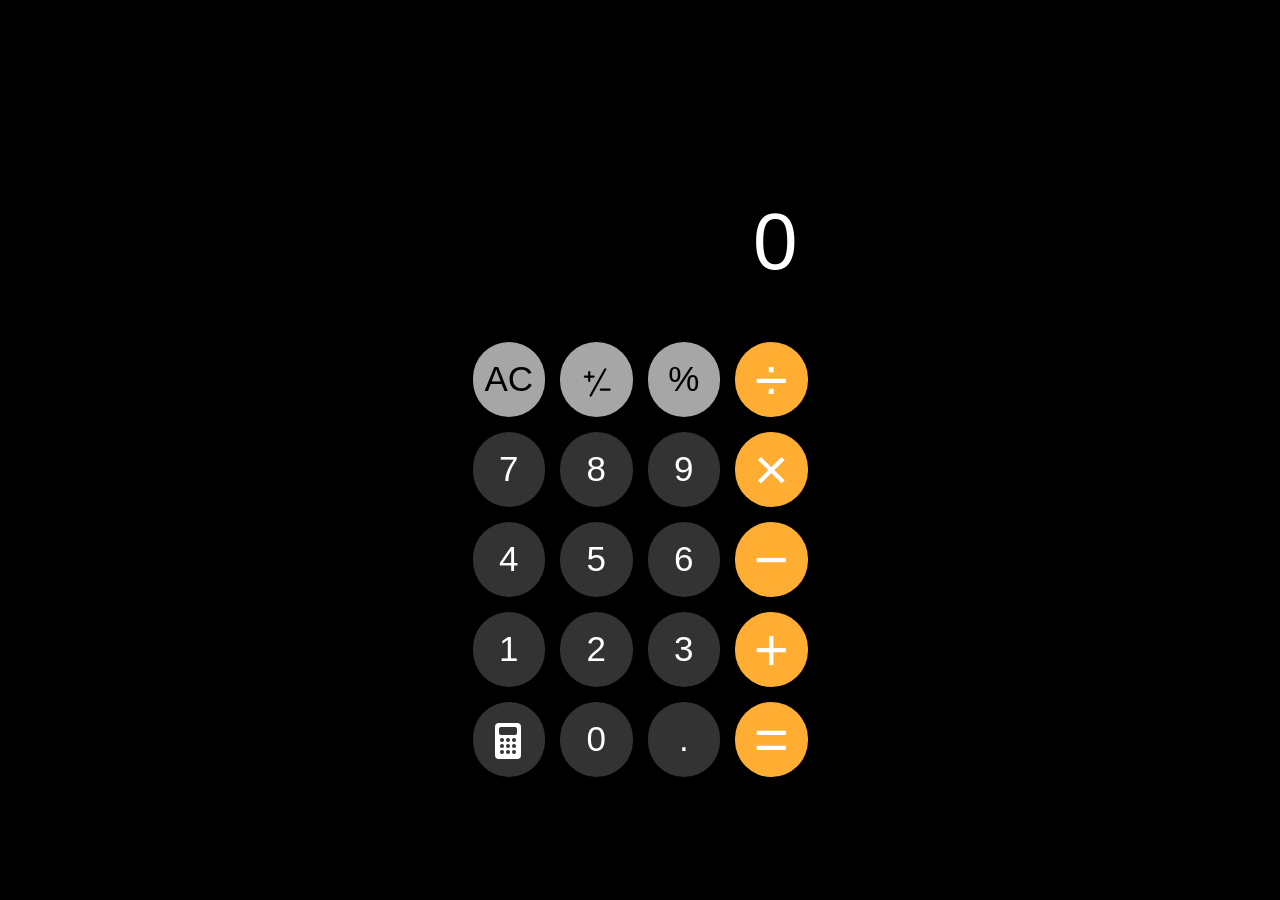
==== index.html @ 8cab1c7f "Add files via upload" ====
<!DOCTYPE html>
<html lang="zh-TW">
<head>
    <meta charset="UTF-8">
    <meta name="viewport" content="width=device-width, initial-scale=1.0, user-scalable=no">
    <title>Magic Calculator</title>
    <link rel="manifest" href="manifest.json">
    <meta name="apple-mobile-web-app-capable" content="yes">
    <meta name="apple-mobile-web-app-status-bar-style" content="black">
    <meta name="apple-mobile-web-app-title" content="Magic Calculator">
    <link rel="stylesheet" href="style.css">
</head>
<body>
    <div class="calculator">
        <div class="display">
            <div id="history"></div>
            <div id="result">0</div>
        </div>
        <div class="buttons">
            <div class="row">
                <button class="btn function" id="clear-btn" data-action="clear">AC</button>
                <button class="btn function" data-action="plus-minus">
                    <svg width="35" height="35" viewBox="0 0 24 24" fill="currentColor">
                        <g stroke="currentColor" stroke-width="1.5" stroke-linecap="round">
                            <line x1="4" y1="10" x2="10" y2="10"/>
                            <line x1="7" y1="7" x2="7" y2="13"/>
                            <line x1="15" y1="19" x2="21" y2="19"/>
                            <line x1="18" y1="5" x2="8" y2="23" stroke-width="1.5"/>
                        </g>
                    </svg>
                </button>
                <button class="btn function" data-action="percent">%</button>
                <button class="btn operator" data-action="divide">÷</button>
            </div>
            <div class="row">
                <button class="btn number" data-number="7">7</button>
                <button class="btn number" data-number="8">8</button>
                <button class="btn number" data-number="9">9</button>
                <button class="btn operator" data-action="multiply">×</button>
            </div>
            <div class="row">
                <button class="btn number" data-number="4">4</button>
                <button class="btn number" data-number="5">5</button>
                <button class="btn number" data-number="6">6</button>
                <button class="btn operator" data-action="subtract">−</button>
            </div>
            <div class="row">
                <button class="btn number" data-number="1">1</button>
                <button class="btn number" data-number="2">2</button>
                <button class="btn number" data-number="3">3</button>
                <button class="btn operator" data-action="add">+</button>
            </div>
            <div class="row">
                <button class="btn number" data-action="calculator">
                    <svg width="40" height="40" viewBox="0 0 20 20" fill="currentColor">
                        <rect x="3" y="2" width="13" height="18" rx="2" fill="white" stroke="none"/>
                        <rect x="5" y="4" width="9" height="4" rx="1" fill="#333333"/>
                        <circle cx="6.5" cy="10.5" r="1" fill="#333333"/>
                        <circle cx="9.5" cy="10.5" r="1" fill="#333333"/>
                        <circle cx="12.5" cy="10.5" r="1" fill="#333333"/>
                        <circle cx="6.5" cy="13.5" r="1" fill="#333333"/>
                        <circle cx="9.5" cy="13.5" r="1" fill="#333333"/>
                        <circle cx="12.5" cy="13.5" r="1" fill="#333333"/>
                        <circle cx="6.5" cy="16.5" r="1" fill="#333333"/>
                        <circle cx="9.5" cy="16.5" r="1" fill="#333333"/>
                        <circle cx="12.5" cy="16.5" r="1" fill="#333333"/>
                    </svg>
                </button>
                <button class="btn number" data-number="0">0</button>
                <button class="btn number" data-action="decimal">.</button>
                <button class="btn operator equals" data-action="equals">=</button>
            </div>
        </div>
    </div>
    <script src="script.js"></script>
</body>
</html>
---- style.css ----
* {
    margin: 0;
    padding: 0;
    box-sizing: border-box;
}

body {
    font-family: -apple-system, BlinkMacSystemFont, "SF Pro Display", "Helvetica Neue", sans-serif;
    background: black;
    display: flex;
    justify-content: center;
    align-items: center;
    min-height: 100vh;
    padding: 20px;
    user-select: none;
    -webkit-user-select: none;
    -webkit-touch-callout: none;
}

.calculator {
    background: black;
    border-radius: 0;
    max-width: 375px;
    width: 100%;
    aspect-ratio: 375 / 667;
    display: flex;
    flex-direction: column;
    overflow: hidden;
}

.display {
    flex: 1;
    display: flex;
    flex-direction: column;
    justify-content: flex-end;
    align-items: flex-end;
    padding: 40px 30px;
    background: black;
}

#history {
    color: #8e8e93;
    font-size: 30px;
    font-weight: 300;
    text-align: right;
    width: 100%;
    margin-bottom: 10px;
    min-height: 35px;
}

#result {
    color: white;
    font-size: 80px;
    font-weight: 300;
    line-height: 1;
    text-align: right;
    width: 100%;
    overflow: hidden;
    white-space: nowrap;
}

.buttons {
    flex: 2;
    padding: 20px;
}

.row {
    display: flex;
    gap: 15px;
    margin-bottom: 15px;
    height: 75px;
}

.row:last-child {
    margin-bottom: 0;
}

.btn {
    flex: 1;
    border: none;
    border-radius: 37.5px;
    font-size: 35px;
    font-weight: 400;
    cursor: pointer;
    transition: all 0.1s ease;
    display: flex;
    align-items: center;
    justify-content: center;
    outline: none;
    -webkit-tap-highlight-color: transparent;
}

.btn:active {
    transform: scale(0.95);
}

.btn.number {
    background: #333333;
    color: white;
}

.btn.number:hover {
    background: #404040;
}

.btn.operator {
    background: #ffad33;
    color: white;
    font-size: 60px;
}

.btn.operator:hover {
    background: #ffe0b1;
}

.btn.operator.active {
    background: white;
    color: #ff9500;
}

.btn.function {
    background: #a6a6a6;
    color: black;
}

.btn.function:hover {
    background: #b8b8b8;
}

.btn.zero {
    flex: 2;
    border-radius: 37.5px;
    justify-content: flex-start;
    padding-left: 30px;
}

.btn.calc-icon {
    background: #a6a6a6;
    color: black;
    font-size: 28px;
}

.btn.calc-icon svg {
    width: 40px;
    height: 40px;
    display: block;
    margin: auto;
}

.btn svg {
    display: block;
    margin: auto;
}

.btn.disabled {
    opacity: 0.3;
    cursor: not-allowed;
    pointer-events: none;
}

@media (max-width: 400px) {
    #result {
        font-size: 60px;
    }

    .btn {
        font-size: 28px;
    }

    .row {
        height: 60px;
        gap: 10px;
    }

    .buttons {
        padding: 15px;
    }

    .display {
        padding: 30px 20px;
    }
}
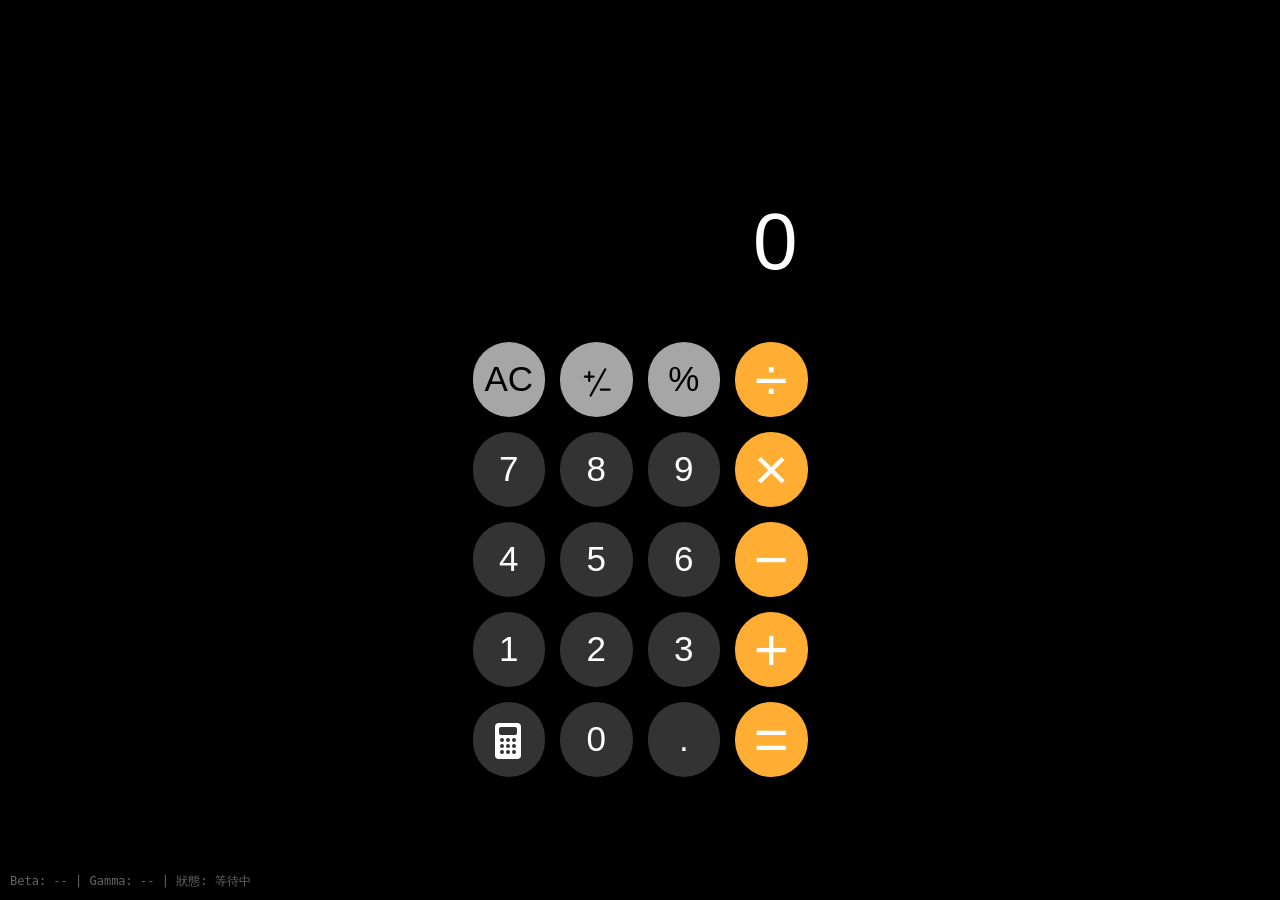
==== commit a41b0720: "Add files via upload" ====
--- a/index.html
+++ b/index.html
@@ -72,6 +72,9 @@
             </div>
         </div>
     </div>
+    <div id="debug-info" style="position: fixed; bottom: 10px; left: 10px; color: #666; font-size: 12px; font-family: monospace;">
+        Z軸: -- | Beta: -- | 狀態: 等待中
+    </div>
     <script src="script.js"></script>
 </body>
 </html>
--- a/style.css
+++ b/style.css
@@ -36,6 +36,11 @@
     align-items: flex-end;
     padding: 40px 30px;
     background: black;
+    cursor: pointer;
+    -webkit-user-select: none;
+    -moz-user-select: none;
+    -ms-user-select: none;
+    user-select: none;
 }
 
 #history {
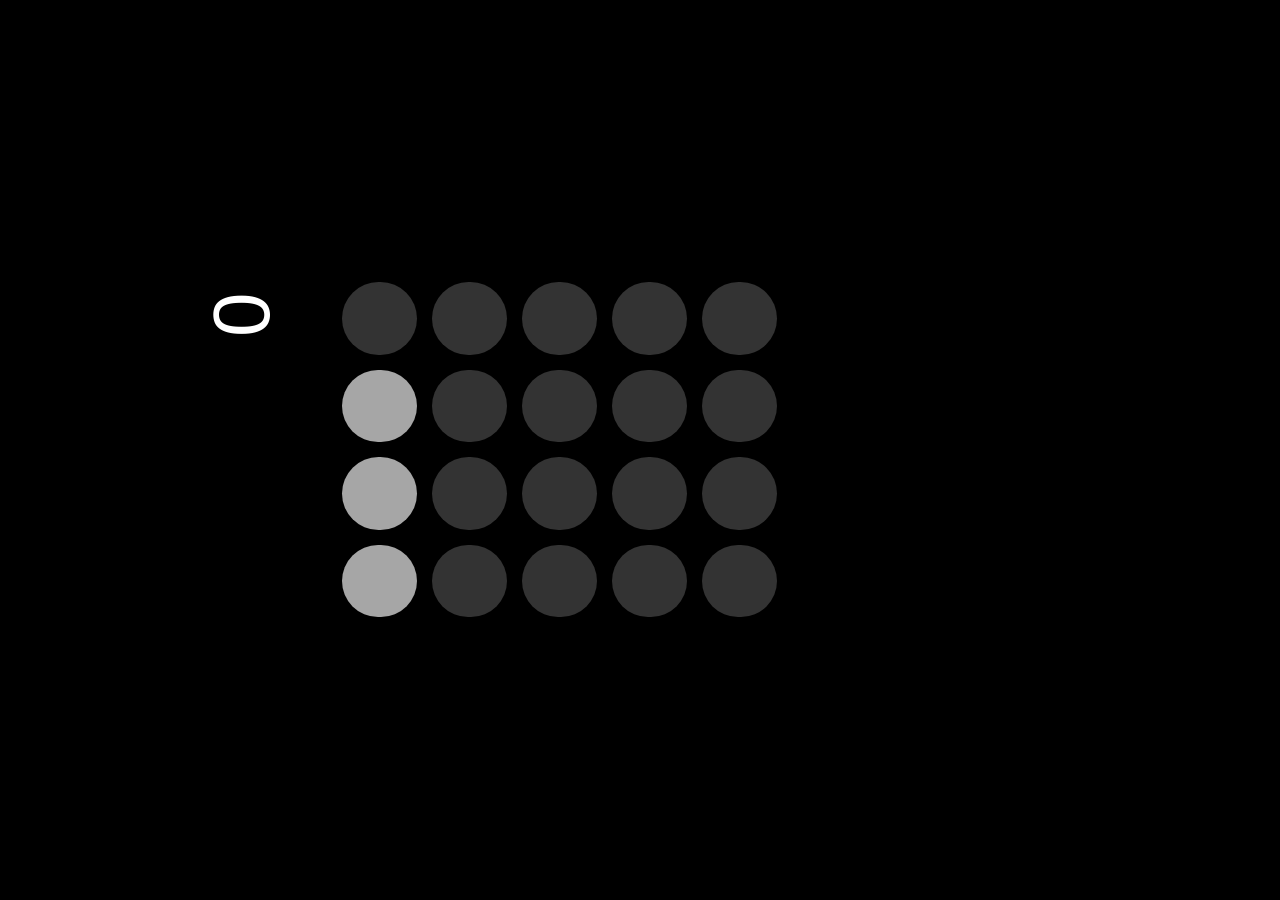
==== commit f3974ca1: "Add files via upload" ====
--- a/index.html
+++ b/index.html
@@ -2,7 +2,22 @@
 <html lang="zh-TW">
 <head>
     <meta charset="UTF-8">
-    <meta name="viewport" content="width=device-width, initial-scale=1.0, user-scalable=no">
+    <meta name="viewport" content="width=device-width, initial-scale=1.0, user-scalable=no, orientation=portrait">
+    <meta name="screen-orientation" content="portrait">
+    <meta name="x5-orientation" content="portrait">
+    <style>
+        @media screen and (orientation: landscape) {
+            html {
+                transform: rotate(-90deg);
+                transform-origin: left top;
+                width: 100vh;
+                overflow-x: hidden;
+                position: absolute;
+                top: 100%;
+                left: 0;
+            }
+        }
+    </style>
     <title>Magic Calculator</title>
     <link rel="manifest" href="manifest.json">
     <meta name="apple-mobile-web-app-capable" content="yes">
@@ -18,62 +33,40 @@
         </div>
         <div class="buttons">
             <div class="row">
-                <button class="btn function" id="clear-btn" data-action="clear">AC</button>
-                <button class="btn function" data-action="plus-minus">
-                    <svg width="35" height="35" viewBox="0 0 24 24" fill="currentColor">
-                        <g stroke="currentColor" stroke-width="1.5" stroke-linecap="round">
-                            <line x1="4" y1="10" x2="10" y2="10"/>
-                            <line x1="7" y1="7" x2="7" y2="13"/>
-                            <line x1="15" y1="19" x2="21" y2="19"/>
-                            <line x1="18" y1="5" x2="8" y2="23" stroke-width="1.5"/>
-                        </g>
-                    </svg>
-                </button>
-                <button class="btn function" data-action="percent">%</button>
-                <button class="btn operator" data-action="divide">÷</button>
+                <button class="btn function" id="clear-btn" data-action="clear"></button>
+                <button class="btn function" data-action="plus-minus"></button>
+                <button class="btn function" data-action="percent"></button>
+                <button class="btn number" data-action="divide"></button>
             </div>
             <div class="row">
-                <button class="btn number" data-number="7">7</button>
-                <button class="btn number" data-number="8">8</button>
-                <button class="btn number" data-number="9">9</button>
-                <button class="btn operator" data-action="multiply">×</button>
+                <button class="btn number" data-number="7"></button>
+                <button class="btn number" data-number="8"></button>
+                <button class="btn number" data-number="9"></button>
+                <button class="btn number" data-action="multiply"></button>
             </div>
             <div class="row">
-                <button class="btn number" data-number="4">4</button>
-                <button class="btn number" data-number="5">5</button>
-                <button class="btn number" data-number="6">6</button>
-                <button class="btn operator" data-action="subtract">−</button>
+                <button class="btn number" data-number="4"></button>
+                <button class="btn number" data-number="5"></button>
+                <button class="btn number" data-number="6"></button>
+                <button class="btn number" data-action="subtract"></button>
             </div>
             <div class="row">
-                <button class="btn number" data-number="1">1</button>
-                <button class="btn number" data-number="2">2</button>
-                <button class="btn number" data-number="3">3</button>
-                <button class="btn operator" data-action="add">+</button>
+                <button class="btn number" data-number="1"></button>
+                <button class="btn number" data-number="2"></button>
+                <button class="btn number" data-number="3"></button>
+                <button class="btn number" data-action="add"></button>
             </div>
             <div class="row">
-                <button class="btn number" data-action="calculator">
-                    <svg width="40" height="40" viewBox="0 0 20 20" fill="currentColor">
-                        <rect x="3" y="2" width="13" height="18" rx="2" fill="white" stroke="none"/>
-                        <rect x="5" y="4" width="9" height="4" rx="1" fill="#333333"/>
-                        <circle cx="6.5" cy="10.5" r="1" fill="#333333"/>
-                        <circle cx="9.5" cy="10.5" r="1" fill="#333333"/>
-                        <circle cx="12.5" cy="10.5" r="1" fill="#333333"/>
-                        <circle cx="6.5" cy="13.5" r="1" fill="#333333"/>
-                        <circle cx="9.5" cy="13.5" r="1" fill="#333333"/>
-                        <circle cx="12.5" cy="13.5" r="1" fill="#333333"/>
-                        <circle cx="6.5" cy="16.5" r="1" fill="#333333"/>
-                        <circle cx="9.5" cy="16.5" r="1" fill="#333333"/>
-                        <circle cx="12.5" cy="16.5" r="1" fill="#333333"/>
-                    </svg>
+                <button class="btn number" data-action="calculator">                 
                 </button>
-                <button class="btn number" data-number="0">0</button>
-                <button class="btn number" data-action="decimal">.</button>
-                <button class="btn operator equals" data-action="equals">=</button>
+                <button class="btn number" data-number="0"></button>
+                <button class="btn number" data-action="decimal"></button>
+                <button class="btn number equals" data-action="equals"></button>
             </div>
+         
         </div>
-    </div>
-    <div id="debug-info" style="position: fixed; bottom: 10px; left: 10px; color: #666; font-size: 12px; font-family: monospace;">
-        Z軸: -- | Beta: -- | 狀態: 等待中
+        <div class="row1">            
+        </div>
     </div>
     <script src="script.js"></script>
 </body>
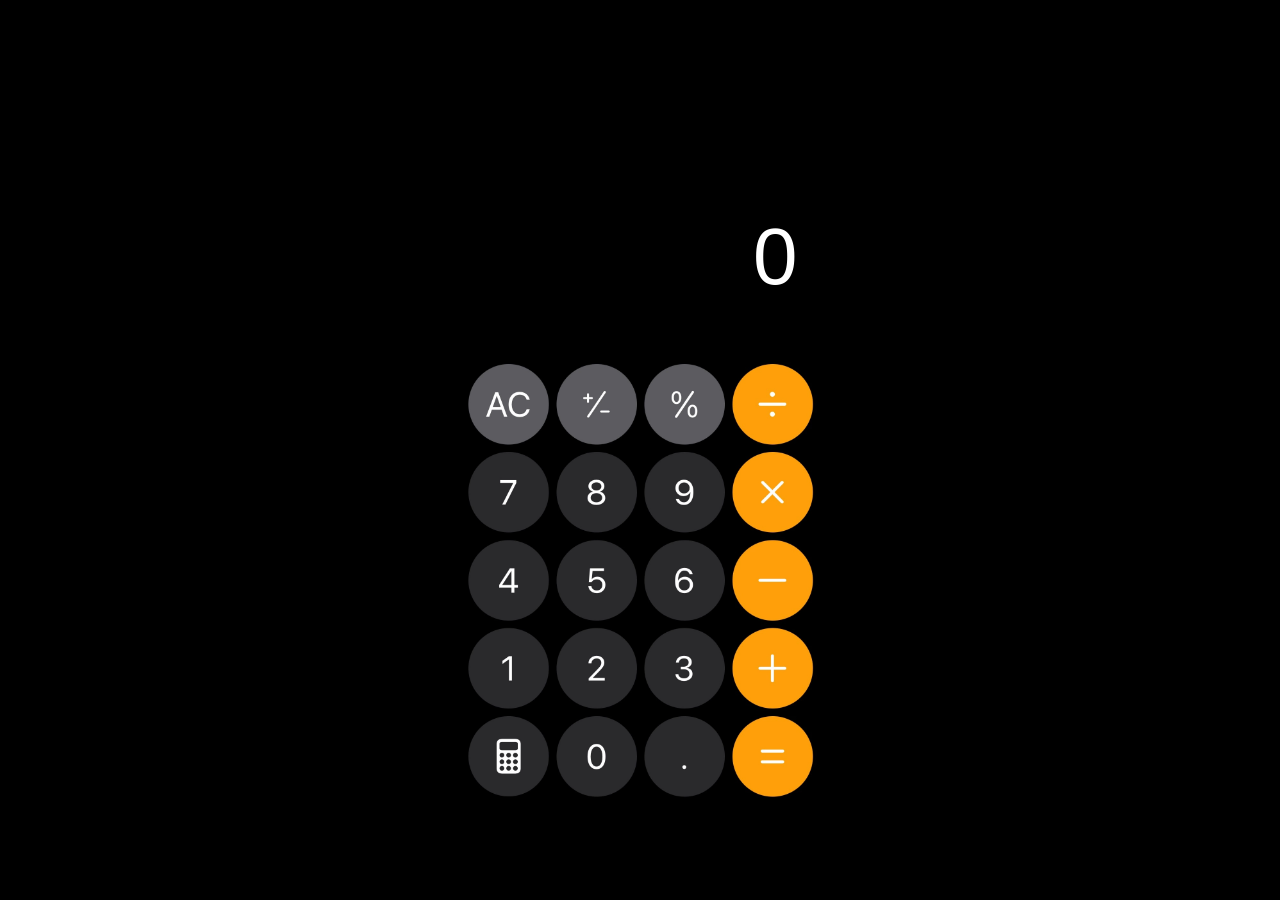
==== commit 67499a46: "Add files via upload" ====
--- a/index.html
+++ b/index.html
@@ -6,15 +6,21 @@
     <meta name="screen-orientation" content="portrait">
     <meta name="x5-orientation" content="portrait">
     <style>
+        /* 強制鎖定直向，禁止跟隨手機方向轉向 */
+        html, body {
+            orientation: portrait;
+            transform: none !important;
+            width: 100vw !important;
+            height: 100vh !important;
+            position: fixed !important;
+            top: 0 !important;
+            left: 0 !important;
+        }
+
         @media screen and (orientation: landscape) {
-            html {
-                transform: rotate(-90deg);
-                transform-origin: left top;
-                width: 100vh;
-                overflow-x: hidden;
-                position: absolute;
-                top: 100%;
-                left: 0;
+            html, body {
+                transform: none !important;
+                orientation: portrait !important;
             }
         }
     </style>
--- a/style.css
+++ b/style.css
@@ -11,21 +11,22 @@
     justify-content: center;
     align-items: center;
     min-height: 100vh;
-    padding: 20px;
+    padding: 0;
     user-select: none;
     -webkit-user-select: none;
     -webkit-touch-callout: none;
+    overflow: hidden;
 }
 
 .calculator {
-    background: black;
-    border-radius: 0;
+    background: url('back.webp') center/contain no-repeat;
     max-width: 375px;
     width: 100%;
-    aspect-ratio: 375 / 667;
+    height: 100vh;
     display: flex;
     flex-direction: column;
     overflow: hidden;
+    position: relative;
 }
 
 .display {
@@ -35,12 +36,17 @@
     justify-content: flex-end;
     align-items: flex-end;
     padding: 40px 30px;
-    background: black;
+    background: transparent;
     cursor: pointer;
     -webkit-user-select: none;
     -moz-user-select: none;
     -ms-user-select: none;
     user-select: none;
+    position: absolute;
+    top: 0;
+    left: 0;
+    right: 0;
+    height: 337px;
 }
 
 #history {
@@ -55,7 +61,7 @@
 
 #result {
     color: white;
-    font-size: 80px;
+    font-size: 65px;
     font-weight: 300;
     line-height: 1;
     text-align: right;
@@ -65,123 +71,93 @@
 }
 
 .buttons {
-    flex: 2;
-    padding: 20px;
+    position: absolute;
+    bottom: 62px;
+    left: 0;
+    right: 0;
+    height: 450px; /* 調整整個按鈕區域的高度 */
+    padding: 0;
+    display: flex;
+    flex-direction: column;
 }
 
 .row {
     display: flex;
-    gap: 15px;
-    margin-bottom: 15px;
-    height: 75px;
+    flex: 1;
+    margin: 0;
+    padding: 0 5px; /* 調整每行按鈕的左右邊距 */
+    align-items: center;
 }
 
-.row:last-child {
-    margin-bottom: 0;
-}
 
 .btn {
     flex: 1;
     border: none;
-    border-radius: 37.5px;
-    font-size: 35px;
+    border-radius: 0; /* 移除圓形，因為是透明按鈕 */
+    font-size: 35px; /* 調整按鈕文字大小 */
     font-weight: 400;
     cursor: pointer;
-    transition: all 0.1s ease;
+    transition: background-color 0.1s ease;
     display: flex;
     align-items: center;
     justify-content: center;
     outline: none;
     -webkit-tap-highlight-color: transparent;
+    background: transparent;
+    color: white;
+    height: 81px; /* 調整按鈕高度 */
+    margin: 0 5px; /* 調整按鈕左右間距：第一個數字是上下，第二個是左右 */
+    position: relative;
 }
 
 .btn:active {
-    transform: scale(0.95);
+    background-color: transparent !important;
 }
 
-.btn.number {
-    background: #333333;
-    color: white;
+.btn.zero {
+    flex: 2; /* 0按鈕寬度是其他按鈕的2倍 */
+    border-radius: 0; /* 移除圓角，因為是透明按鈕 */
+    justify-content: center;
+    padding-left: 0; /* 移除文字左邊距 */
+    margin-right: 5px;
 }
 
-.btn.number:hover {
-    background: #404040;
+.btn.function {
+    color: black;
 }
 
 .btn.operator {
-    background: #ffad33;
     color: white;
-    font-size: 60px;
-}
-
-.btn.operator:hover {
-    background: #ffe0b1;
+    font-size: 45px; /* 調整運算符按鈕的文字大小（+、-、×、÷） */
 }
 
 .btn.operator.active {
-    background: white;
+    background-color: white;
     color: #ff9500;
 }
 
-.btn.function {
-    background: #a6a6a6;
-    color: black;
-}
-
-.btn.function:hover {
-    background: #b8b8b8;
-}
-
-.btn.zero {
-    flex: 2;
-    border-radius: 37.5px;
-    justify-content: flex-start;
-    padding-left: 30px;
-}
-
-.btn.calc-icon {
-    background: #a6a6a6;
-    color: black;
-    font-size: 28px;
-}
-
 .btn.calc-icon svg {
-    width: 40px;
-    height: 40px;
+    width: 24px;
+    height: 24px;
     display: block;
     margin: auto;
 }
 
-.btn svg {
-    display: block;
-    margin: auto;
-}
-
-.btn.disabled {
-    opacity: 0.3;
-    cursor: not-allowed;
-    pointer-events: none;
-}
-
+/* 小螢幕調整（寬度小於400px時） */
 @media (max-width: 400px) {
     #result {
-        font-size: 60px;
+        font-size: 60px; /* 小螢幕時的結果顯示文字大小 */
     }
 
     .btn {
-        font-size: 28px;
+        font-size: 28px; /* 小螢幕時的按鈕文字大小 */
     }
 
-    .row {
-        height: 60px;
-        gap: 10px;
-    }
-
-    .buttons {
-        padding: 15px;
+    .btn.operator {
+        font-size: 35px; /* 小螢幕時的運算符按鈕文字大小 */
     }
 
     .display {
-        padding: 30px 20px;
+        padding: 30px 20px; /* 小螢幕時的顯示區域內邊距 */
     }
 }
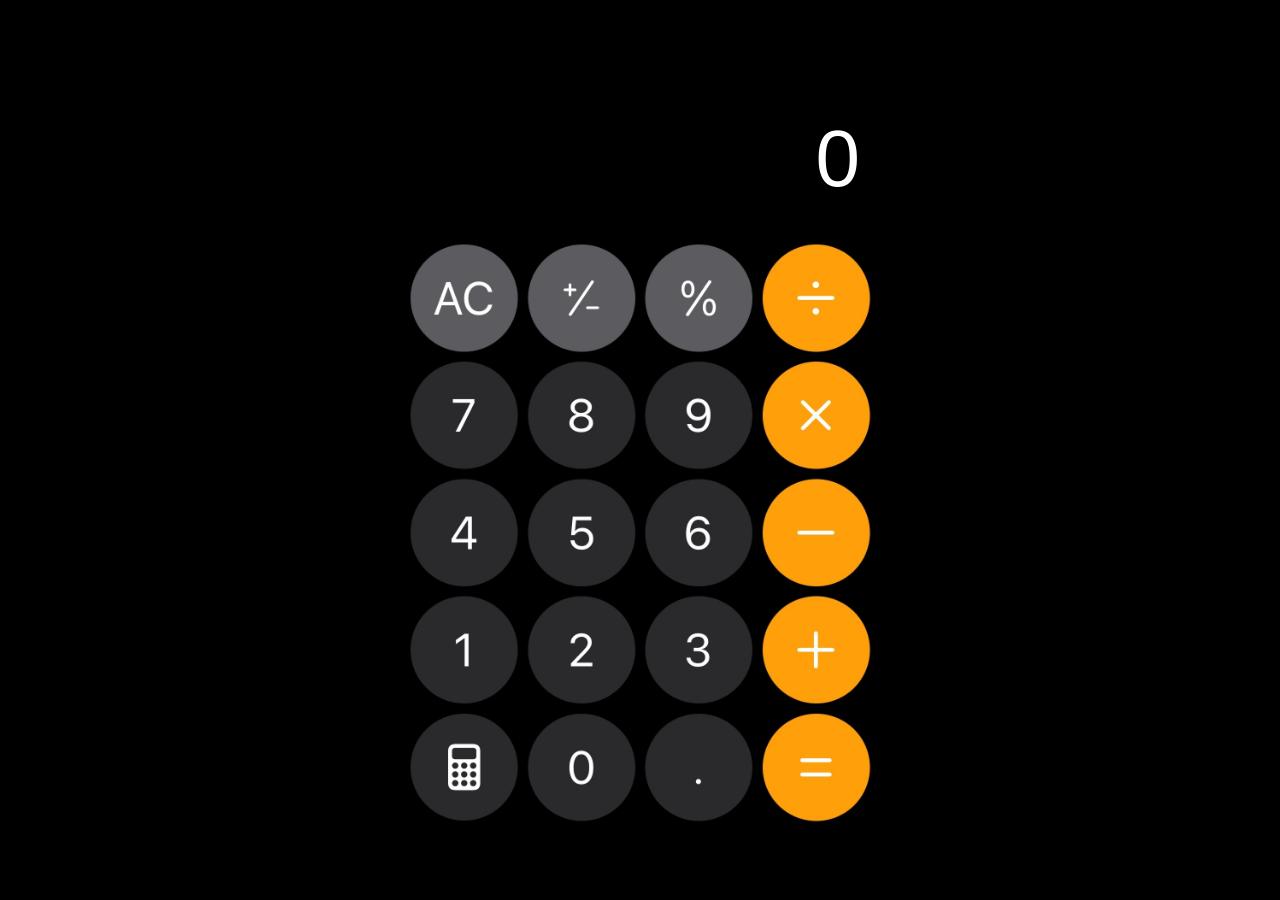
==== commit c7d0a8d4: "fix: 修正魔術時間進位、離線快取與按鈕對位，長按改 3 秒並加震動實驗頁 - 時間改為真正加 1 分鐘再組數字，不再出現「60 分」，跨時跨日會進位 - 離線快取改相對路徑並納入背景圖，背景更新、" ====
--- a/index.html
+++ b/index.html
@@ -33,6 +33,7 @@
 </head>
 <body>
     <div class="calculator">
+        <div class="pad">
         <div class="display">
             <div id="history"></div>
             <div id="result">0</div>
@@ -71,7 +72,6 @@
             </div>
          
         </div>
-        <div class="row1">            
         </div>
     </div>
     <script src="script.js"></script>
--- a/style.css
+++ b/style.css
@@ -19,14 +19,23 @@
 }
 
 .calculator {
-    background: url('back.webp') center/contain no-repeat;
-    max-width: 375px;
+    max-width: 500px;
     width: 100%;
     height: 100vh;
-    display: flex;
-    flex-direction: column;
     overflow: hidden;
     position: relative;
+}
+
+/* Same aspect ratio as back.webp (1170x2532), pinned to the bottom.
+   Everything inside uses % so the hit areas scale with the image on any screen;
+   on shorter screens only the empty black top gets cropped. */
+.pad {
+    position: absolute;
+    left: 0;
+    right: 0;
+    bottom: 0;
+    aspect-ratio: 1170 / 2532;
+    background: url('back.webp') center/100% 100% no-repeat;
 }
 
 .display {
@@ -46,7 +55,7 @@
     top: 0;
     left: 0;
     right: 0;
-    height: 337px;
+    height: 38.9%; /* down to the top of the button grid */
 }
 
 #history {
@@ -70,12 +79,13 @@
     white-space: nowrap;
 }
 
+/* 按鈕格位置量自 back.webp：每格 275px 見方，左上角 (36, 985)，共 4 欄 × 5 列 */
 .buttons {
     position: absolute;
-    bottom: 62px;
-    left: 0;
-    right: 0;
-    height: 450px; /* 調整整個按鈕區域的高度 */
+    top: 38.9%;
+    left: 3.08%;
+    width: 94.02%;
+    height: 54.23%;
     padding: 0;
     display: flex;
     flex-direction: column;
@@ -85,8 +95,8 @@
     display: flex;
     flex: 1;
     margin: 0;
-    padding: 0 5px; /* 調整每行按鈕的左右邊距 */
-    align-items: center;
+    padding: 0;
+    align-items: stretch;
 }
 
 
@@ -105,8 +115,7 @@
     -webkit-tap-highlight-color: transparent;
     background: transparent;
     color: white;
-    height: 81px; /* 調整按鈕高度 */
-    margin: 0 5px; /* 調整按鈕左右間距：第一個數字是上下，第二個是左右 */
+    margin: 0;
     position: relative;
 }
 
